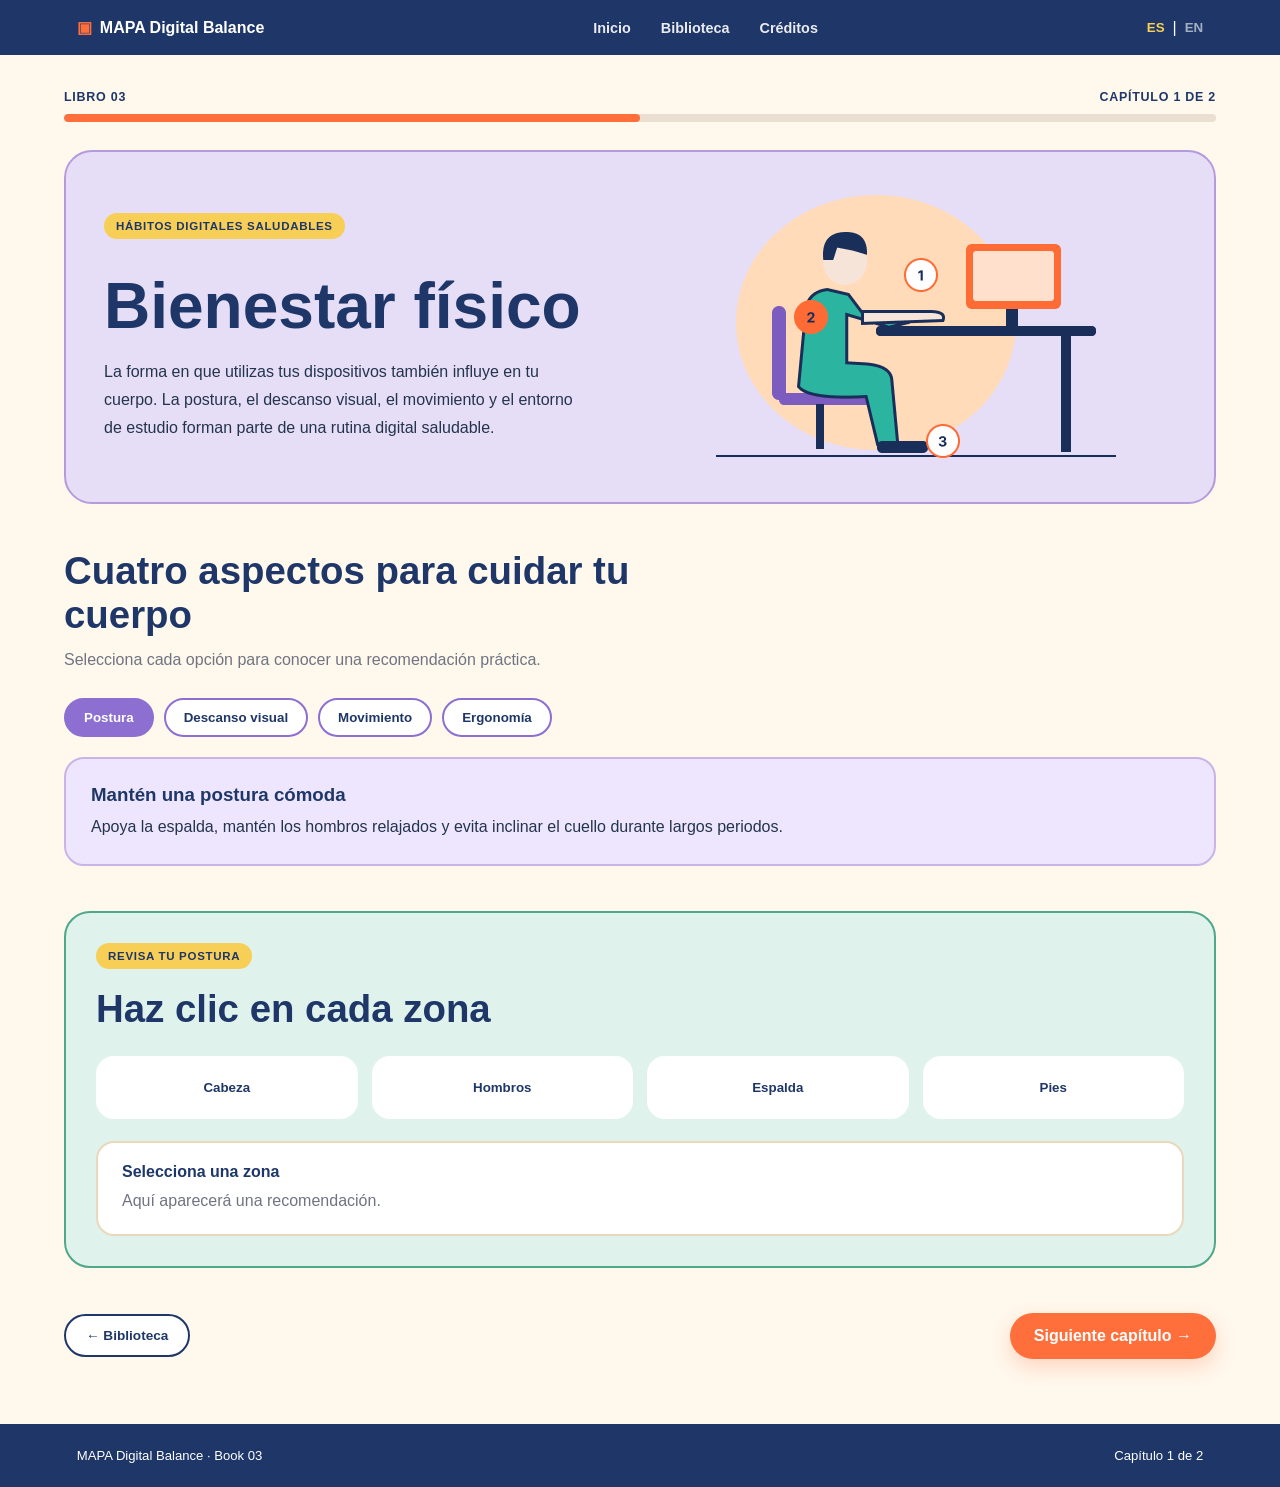
==== modules/module3-1.html @ f5ee159b "Add files via upload" ====
<!DOCTYPE html>
<html lang="es">

<head>
    <meta charset="UTF-8">
    <meta name="viewport" content="width=device-width, initial-scale=1.0">
    <title>Bienestar físico | MAPA</title>
    <link rel="stylesheet" href="../css/styles.css">
</head>

<body>

<header class="header">

    <a href="../index.html" class="brand">
        <span class="brand-icon">▣</span>
        <span>MAPA Digital Balance</span>
    </a>

    <nav class="nav">
        <a href="../index.html" data-es="Inicio" data-en="Home">Inicio</a>
        <a href="../library.html" data-es="Biblioteca" data-en="Library">Biblioteca</a>
        <a href="../credits.html" data-es="Créditos" data-en="Credits">Créditos</a>
    </nav>

    <div class="language">
        <button class="language-btn active" data-lang="es">ES</button>
        <span>|</span>
        <button class="language-btn" data-lang="en">EN</button>
    </div>

</header>


<main class="chapter-page">

    <section class="chapter-heading">

        <div class="chapter-heading-top">

            <span class="chapter-book"
                  data-es="LIBRO 03"
                  data-en="BOOK 03">
                LIBRO 03
            </span>

            <span class="chapter-number"
                  data-es="CAPÍTULO 1 DE 2"
                  data-en="CHAPTER 1 OF 2">
                CAPÍTULO 1 DE 2
            </span>

        </div>

        <div class="chapter-progress">
            <div class="chapter-progress-fill"></div>
        </div>

    </section>


    <section class="chapter-hero book3-hero">

        <div class="chapter-text">

            <span class="tag"
                  data-es="HÁBITOS DIGITALES SALUDABLES"
                  data-en="HEALTHY DIGITAL HABITS">
                HÁBITOS DIGITALES SALUDABLES
            </span>

            <h1
                data-es="Bienestar físico"
                data-en="Physical Wellbeing">
                Bienestar físico
            </h1>

            <p
                data-es="La forma en que utilizas tus dispositivos también influye en tu cuerpo. La postura, el descanso visual, el movimiento y el entorno de estudio forman parte de una rutina digital saludable."
                data-en="The way you use your devices also affects your body. Posture, eye rest, movement, and your study environment are part of a healthy digital routine.">
                La forma en que utilizas tus dispositivos también influye en tu cuerpo.
                La postura, el descanso visual, el movimiento y el entorno de estudio
                forman parte de una rutina digital saludable.
            </p>

        </div>

        <div class="chapter-illustration">

            <img
                src="../assets/images/Capitulo 3-1.png"
                alt="Bienestar físico y uso saludable de dispositivos"
                class="chapter-main-image">

        </div>

    </section>


    <section class="chapter-section">

        <div class="section-title">

            <h2
                data-es="Cuatro aspectos para cuidar tu cuerpo"
                data-en="Four ways to take care of your body">
                Cuatro aspectos para cuidar tu cuerpo
            </h2>

            <p
                data-es="Selecciona cada opción para conocer una recomendación práctica."
                data-en="Select each option to see a practical recommendation.">
                Selecciona cada opción para conocer una recomendación práctica.
            </p>

        </div>


        <div class="health-tabs">

            <button class="health-tab active"
                    data-target="posture"
                    data-es="Postura"
                    data-en="Posture">
                Postura
            </button>

            <button class="health-tab"
                    data-target="eyes"
                    data-es="Descanso visual"
                    data-en="Eye care">
                Descanso visual
            </button>

            <button class="health-tab"
                    data-target="movement"
                    data-es="Movimiento"
                    data-en="Movement">
                Movimiento
            </button>

            <button class="health-tab"
                    data-target="ergonomics"
                    data-es="Ergonomía"
                    data-en="Ergonomics">
                Ergonomía
            </button>

        </div>


        <div class="health-content active" id="posture">

            <h3
                data-es="Mantén una postura cómoda"
                data-en="Maintain a comfortable posture">
                Mantén una postura cómoda
            </h3>

            <p
                data-es="Apoya la espalda, mantén los hombros relajados y evita inclinar el cuello durante largos periodos."
                data-en="Support your back, keep your shoulders relaxed, and avoid bending your neck for long periods.">
                Apoya la espalda, mantén los hombros relajados y evita inclinar
                el cuello durante largos periodos.
            </p>

        </div>


        <div class="health-content" id="eyes">

            <h3
                data-es="Descansa la vista"
                data-en="Rest your eyes">
                Descansa la vista
            </h3>

            <p
                data-es="Mira periódicamente hacia un punto lejano y recuerda parpadear con frecuencia para reducir la fatiga visual."
                data-en="Look periodically at something far away and remember to blink often to reduce eye strain.">
                Mira periódicamente hacia un punto lejano y recuerda parpadear
                con frecuencia para reducir la fatiga visual.
            </p>

        </div>


        <div class="health-content" id="movement">

            <h3
                data-es="Incluye movimiento"
                data-en="Include movement">
                Incluye movimiento
            </h3>

            <p
                data-es="Levántate, estira el cuerpo o camina unos minutos entre periodos prolongados de estudio."
                data-en="Stand up, stretch, or walk for a few minutes between long study periods.">
                Levántate, estira el cuerpo o camina unos minutos entre periodos
                prolongados de estudio.
            </p>

        </div>


        <div class="health-content" id="ergonomics">

            <h3
                data-es="Ajusta tu espacio"
                data-en="Adjust your workspace">
                Ajusta tu espacio
            </h3>

            <p
                data-es="Ubica la pantalla a una altura cómoda y procura que los elementos que utilizas con frecuencia estén a tu alcance."
                data-en="Place your screen at a comfortable height and keep frequently used items within easy reach.">
                Ubica la pantalla a una altura cómoda y procura que los elementos
                que utilizas con frecuencia estén a tu alcance.
            </p>

        </div>

    </section>


    <section class="posture-check">

        <div class="section-title">

            <span class="tag"
                  data-es="REVISA TU POSTURA"
                  data-en="CHECK YOUR POSTURE">
                REVISA TU POSTURA
            </span>

            <h2
                data-es="Haz clic en cada zona"
                data-en="Click each body area">
                Haz clic en cada zona
            </h2>

        </div>


        <div class="body-check-grid">

            <button class="body-point"
                    data-message-es="Mantén la cabeza alineada y evita inclinarla demasiado hacia adelante."
                    data-message-en="Keep your head aligned and avoid leaning it too far forward.">
                Cabeza
            </button>

            <button class="body-point"
                    data-message-es="Mantén los hombros relajados y evita encogerlos mientras trabajas."
                    data-message-en="Keep your shoulders relaxed and avoid shrugging while working.">
                Hombros
            </button>

            <button class="body-point"
                    data-message-es="Apoya la espalda y evita permanecer encorvado durante largos periodos."
                    data-message-en="Support your back and avoid staying hunched over for long periods.">
                Espalda
            </button>

            <button class="body-point"
                    data-message-es="Procura mantener los pies apoyados de manera estable."
                    data-message-en="Try to keep your feet supported in a stable position.">
                Pies
            </button>

        </div>


        <div class="pillar-feedback" id="bodyFeedback">

            <strong
                data-es="Selecciona una zona"
                data-en="Select a body area">
                Selecciona una zona
            </strong>

            <p
                data-es="Aquí aparecerá una recomendación."
                data-en="A recommendation will appear here.">
                Aquí aparecerá una recomendación.
            </p>

        </div>

    </section>


    <section class="chapter-navigation">

        <a href="../library.html"
           class="secondary-button"
           data-es="← Biblioteca"
           data-en="← Library">
            ← Biblioteca
        </a>

        <a href="module3-2.html"
           class="primary-button"
           data-es="Siguiente capítulo →"
           data-en="Next chapter →">
            Siguiente capítulo →
        </a>

    </section>

</main>


<footer class="footer">
    <p>MAPA Digital Balance · Book 03</p>

    <p data-es="Capítulo 1 de 2"
       data-en="Chapter 1 of 2">
        Capítulo 1 de 2
    </p>
</footer>


<script src="../js/app.js"></script>

<script>

const healthTabs = document.querySelectorAll(".health-tab");
const healthContents = document.querySelectorAll(".health-content");

healthTabs.forEach(tab => {

    tab.addEventListener("click", () => {

        const target = tab.dataset.target;

        healthTabs.forEach(item =>
            item.classList.remove("active")
        );

        healthContents.forEach(item =>
            item.classList.remove("active")
        );

        tab.classList.add("active");

        document
            .getElementById(target)
            .classList.add("active");

    });

});


const bodyPoints = document.querySelectorAll(".body-point");
const bodyFeedback = document.getElementById("bodyFeedback");

bodyPoints.forEach(point => {

    point.addEventListener("click", () => {

        const language =
            localStorage.getItem("mapaLanguage") || "es";

        bodyPoints.forEach(item =>
            item.classList.remove("selected")
        );

        point.classList.add("selected");

        const message =
            language === "es"
                ? point.dataset.messageEs
                : point.dataset.messageEn;

        bodyFeedback.innerHTML =
            `<strong>${point.textContent.trim()}</strong><p>${message}</p>`;

    });

});

</script>

</body>
</html>
---- css/styles.css ----
:root {
    --navy: #1f3768;
    --cream: #fff8ed;
    --orange: #ff6f3c;
    --orange-soft: #ffd9c8;
    --yellow: #f7cf57;
    --yellow-soft: #fff3be;
    --purple: #8d6fd1;
    --purple-soft: #eee6ff;
    --green: #4fa88a;
    --green-soft: #dff3ec;
    --blue-soft: #dcecf8;
    --text: #24344d;
    --muted: #6f7480;
    --white: #ffffff;
    --border: #ead8bd;
}

* {
    margin: 0;
    padding: 0;
    box-sizing: border-box;
}

body {
    font-family: Arial, Helvetica, sans-serif;
    background: var(--cream);
    color: var(--text);
    min-height: 100vh;
}

/* HEADER */

.header {
    width: 100%;
    background: var(--navy);
    color: white;
    display: flex;
    align-items: center;
    justify-content: space-between;
    padding: 18px 6%;
    position: sticky;
    top: 0;
    z-index: 20;
}

.brand {
    text-decoration: none;
    color: white;
    display: flex;
    align-items: center;
    gap: 8px;
    font-weight: 800;
    font-size: 1rem;
}

.brand-icon {
    color: var(--orange);
}

.nav {
    display: flex;
    gap: 30px;
}

.nav a {
    text-decoration: none;
    color: white;
    font-size: 0.9rem;
    font-weight: 700;
    opacity: 0.9;
}

.nav a:hover,
.nav a.active {
    color: var(--yellow);
}

.language {
    display: flex;
    align-items: center;
    gap: 8px;
}

.language-btn {
    border: none;
    background: transparent;
    color: white;
    cursor: pointer;
    font-weight: 700;
    opacity: 0.6;
}

.language-btn.active {
    color: var(--yellow);
    opacity: 1;
}

/* HERO */

.hero {
    width: min(1180px, 90%);
    margin: 0 auto;
    padding: 55px 0 40px;
    display: grid;
    grid-template-columns: 0.9fr 1.1fr;
    gap: 50px;
    align-items: center;
}

.tag {
    display: inline-block;
    background: var(--yellow);
    color: var(--navy);
    padding: 7px 12px;
    border-radius: 999px;
    font-size: 0.72rem;
    font-weight: 800;
    letter-spacing: 0.06em;
    margin-bottom: 18px;
}

.hero h1 {
    font-size: clamp(3rem, 5vw, 5rem);
    line-height: 0.95;
    color: var(--navy);
    margin-bottom: 18px;
    font-weight: 900;
}

.hero h2 {
    font-size: clamp(1.25rem, 2vw, 1.8rem);
    color: var(--navy);
    margin-bottom: 18px;
}

.hero-text {
    color: var(--muted);
    line-height: 1.7;
    max-width: 560px;
    margin-bottom: 25px;
}

.primary-button {
    display: inline-block;
    text-decoration: none;
    background: var(--orange);
    color: white;
    padding: 14px 24px;
    border-radius: 999px;
    font-weight: 800;
    box-shadow: 0 8px 20px rgba(255, 111, 60, 0.25);
    transition: 0.2s ease;
}

.primary-button:hover {
    transform: translateY(-2px);
    background: #f25f2b;
}

.hero-small {
    margin-top: 12px;
    color: var(--muted);
    font-size: 0.88rem;
}

/* IMAGEN PRINCIPAL */

.hero-image {
    display: flex;
    flex-direction: column;
    align-items: center;
}

.illustration-placeholder {
    width: 100%;
    min-height: 390px;
    border-radius: 28px;
    background:
        radial-gradient(circle at 20% 20%, var(--yellow-soft), transparent 25%),
        radial-gradient(circle at 80% 30%, var(--orange-soft), transparent 28%),
        radial-gradient(circle at 40% 80%, var(--purple-soft), transparent 30%),
        var(--white);
    border: 2px solid var(--border);
    display: flex;
    align-items: center;
    justify-content: center;
    flex-direction: column;
    color: var(--navy);
    position: relative;
    overflow: hidden;
}

.illustration-placeholder::before,
.illustration-placeholder::after {
    content: "";
    position: absolute;
    width: 180px;
    height: 180px;
    border-radius: 50%;
    opacity: 0.45;
}

.illustration-placeholder::before {
    background: var(--orange);
    top: -70px;
    right: -50px;
}

.illustration-placeholder::after {
    background: var(--purple);
    bottom: -90px;
    left: -60px;
}

.illustration-placeholder span {
    font-size: 3rem;
    font-weight: 900;
    z-index: 2;
}

.illustration-placeholder p {
    margin-top: 8px;
    z-index: 2;
}

.image-caption {
    margin-top: 12px;
    color: var(--muted);
    font-size: 0.85rem;
}

/* CARDS */

.features {
    width: min(1180px, 90%);
    margin: 10px auto 40px;
    display: grid;
    grid-template-columns: repeat(3, 1fr);
    gap: 18px;
}

.feature {
    background: white;
    border-radius: 18px;
    padding: 24px;
    min-height: 150px;
    border: 2px solid var(--border);
    box-shadow: 0 8px 18px rgba(31, 55, 104, 0.05);
}

.feature-yellow {
    border-color: var(--yellow);
}

.feature-orange {
    border-color: var(--orange);
}

.feature-purple {
    border-color: var(--purple);
}

.feature-icon {
    font-size: 1.4rem;
    margin-bottom: 12px;
    color: var(--navy);
}

.feature h3 {
    color: var(--navy);
    margin-bottom: 8px;
    font-size: 1rem;
}

.feature p {
    color: var(--muted);
    line-height: 1.5;
    font-size: 0.9rem;
}

/* FOOTER */

.footer {
    width: 100%;
    background: var(--navy);
    color: white;
    padding: 24px 6%;
    display: flex;
    justify-content: space-between;
    gap: 20px;
    font-size: 0.82rem;
}

/* RESPONSIVE */

@media (max-width: 900px) {
    .header {
        flex-wrap: wrap;
        gap: 16px;
    }

    .nav {
        order: 3;
        width: 100%;
        justify-content: center;
    }

    .hero {
        grid-template-columns: 1fr;
    }

    .features {
        grid-template-columns: 1fr;
    }

    .footer {
        flex-direction: column;
    }
}

.hero-main-image {
    width: 100%;
    max-height: 430px;
    object-fit: cover;
    display: block;
    border-radius: 28px;
}

/* =========================================
   Pagina Pricnial
========================================= */

.library-page {
    width: min(1180px, 90%);
    margin: 0 auto;
    padding: 55px 0 70px;
}

.library-intro {
    max-width: 760px;
    margin-bottom: 40px;
}

.library-intro h1 {
    color: var(--navy);
    font-size: clamp(2.6rem, 5vw, 4.5rem);
    line-height: 1;
    margin: 16px 0 18px;
    font-weight: 900;
}

.library-intro p {
    color: var(--muted);
    font-size: 1rem;
    line-height: 1.7;
    max-width: 680px;
}


/* GRID DE LIBROS */

.books-grid {
    display: grid;
    grid-template-columns: repeat(2, 1fr);
    gap: 24px;
}


/* TARJETA GENERAL */

.book-card {
    position: relative;
    display: grid;
    grid-template-columns: 180px 1fr;
    gap: 22px;
    min-height: 300px;
    padding: 22px;
    border-radius: 26px;
    border: 2px solid;
    overflow: hidden;
    transition: transform 0.2s ease, box-shadow 0.2s ease;
}

.book-card:hover {
    transform: translateY(-4px);
    box-shadow: 0 14px 28px rgba(31, 55, 104, 0.12);
}


/* COLORES DE CADA LIBRO */

.book-one {
    background: var(--green-soft);
    border-color: var(--green);
}

.book-two {
    background: var(--orange-soft);
    border-color: var(--orange);
}

.book-three {
    background: var(--purple-soft);
    border-color: var(--purple);
}

.book-four {
    background: var(--blue-soft);
    border-color: #5b93c5;
}

.book-five {
    background: var(--yellow-soft);
    border-color: var(--yellow);
    grid-column: 1 / -1;
}


/* NÚMERO SUPERIOR */

.book-number {
    position: absolute;
    top: 18px;
    right: 20px;
    font-size: 0.85rem;
    font-weight: 900;
    color: var(--navy);
    opacity: 0.65;
}



.book-image-placeholder {
    min-height: 250px;
    border-radius: 20px;
    background: rgba(255, 255, 255, 0.65);
    border: 2px dashed rgba(31, 55, 104, 0.22);
    display: flex;
    align-items: center;
    justify-content: center;
}

.book-image-placeholder span {
    font-size: 3rem;
    font-weight: 900;
    color: var(--navy);
    opacity: 0.4;
}


.book-content {
    display: flex;
    flex-direction: column;
    justify-content: center;
}

.book-time {
    display: inline-block;
    align-self: flex-start;
    padding: 5px 10px;
    background: white;
    border-radius: 999px;
    color: var(--navy);
    font-size: 0.72rem;
    font-weight: 800;
    margin-bottom: 12px;
}

.book-content h2 {
    color: var(--navy);
    font-size: 1.55rem;
    line-height: 1.1;
    margin-bottom: 12px;
}

.book-content p {
    color: var(--text);
    line-height: 1.55;
    font-size: 0.92rem;
    margin-bottom: 14px;
}

.book-info {
    font-size: 0.8rem;
    color: var(--muted);
    font-weight: 700;
    margin-bottom: 18px;
}


.book-button {
    display: inline-block;
    align-self: flex-start;
    text-decoration: none;
    background: var(--navy);
    color: white;
    padding: 10px 18px;
    border-radius: 999px;
    font-size: 0.82rem;
    font-weight: 800;
    transition: 0.2s ease;
}

.book-button:hover {
    background: var(--orange);
    transform: translateX(3px);
}


.book-five {
    grid-template-columns: 240px 1fr;
}

.book-five .book-image-placeholder {
    min-height: 220px;
}


/* RESPONSIVE */

@media (max-width: 950px) {

    .books-grid {
        grid-template-columns: 1fr;
    }

    .book-five {
        grid-column: auto;
    }

    .book-card,
    .book-five {
        grid-template-columns: 150px 1fr;
    }
}


@media (max-width: 650px) {

    .library-page {
        padding-top: 35px;
    }

    .book-card,
    .book-five {
        grid-template-columns: 1fr;
    }

    .book-image-placeholder {
        min-height: 190px;
    }

    .book-content h2 {
        font-size: 1.35rem;
    }
}

.book-image-placeholder {
    overflow: hidden;
    padding: 0;
}

.book-image {
    width: 100%;
    height: 100%;
    min-height: 250px;
    object-fit: cover;
    display: block;
    border-radius: 18px;
}

.book-five .book-image {
    min-height: 220px;
}

/* =========================================
   Capitulos
========================================= */

.chapter-page {
    width: min(1180px, 90%);
    margin: 0 auto;
    padding: 35px 0 65px;
}


.chapter-heading {
    margin-bottom: 28px;
}

.chapter-heading-top {
    display: flex;
    justify-content: space-between;
    align-items: center;
    gap: 20px;
    margin-bottom: 10px;
}

.chapter-book,
.chapter-number {
    color: var(--navy);
    font-size: 0.78rem;
    font-weight: 900;
    letter-spacing: 0.06em;
}

.chapter-progress {
    width: 100%;
    height: 8px;
    background: #eadfd0;
    border-radius: 999px;
    overflow: hidden;
}

.chapter-progress-fill {
    width: 50%;
    height: 100%;
    background: var(--orange);
    border-radius: 999px;
}


.chapter-hero {
    display: grid;
    grid-template-columns: 1.15fr 0.85fr;
    gap: 35px;
    align-items: center;

    background: #ffe0ce;
    border: 2px solid #f4b58f;
    border-radius: 28px;

    padding: 38px;
    margin-bottom: 45px;
}

.chapter-text h1 {
    color: var(--navy);
    font-size: clamp(2.4rem, 5vw, 4rem);
    line-height: 1;
    margin: 17px 0 20px;
    font-weight: 900;
}

.chapter-text > p {
    color: var(--text);
    line-height: 1.75;
    font-size: 1rem;
    max-width: 650px;
}


.chapter-illustration {
    display: flex;
    justify-content: center;
}

.chapter-illustration-placeholder {
    width: 100%;
    min-height: 300px;
    background: rgba(255, 255, 255, 0.65);
    border: 2px dashed rgba(31, 55, 104, 0.25);
    border-radius: 24px;

    display: flex;
    align-items: center;
    justify-content: center;
    flex-direction: column;

    color: var(--navy);
}

.chapter-illustration-placeholder span {
    font-size: 4rem;
    font-weight: 900;
    opacity: 0.35;
}

.chapter-illustration-placeholder p {
    margin-top: 8px;
    font-size: 0.85rem;
    opacity: 0.65;
}



.chapter-section {
    margin-top: 25px;
}

.section-title {
    max-width: 700px;
    margin-bottom: 25px;
}

.section-title h2 {
    color: var(--navy);
    font-size: clamp(1.8rem, 3vw, 2.6rem);
    margin-bottom: 10px;
}

.section-title p {
    color: var(--muted);
    line-height: 1.6;
}



.pillar-grid {
    display: grid;
    grid-template-columns: repeat(4, 1fr);
    gap: 17px;
}

.pillar-card {
    appearance: none;
    border: 2px solid transparent;
    border-radius: 20px;

    padding: 22px;
    min-height: 210px;

    font-family: inherit;
    text-align: left;
    cursor: pointer;

    transition:
        transform 0.2s ease,
        box-shadow 0.2s ease,
        border-color 0.2s ease;
}

.pillar-card:hover {
    transform: translateY(-4px);
    box-shadow: 0 10px 22px rgba(31, 55, 104, 0.12);
}

.pillar-card.selected {
    border-color: var(--navy);
    box-shadow: 0 0 0 3px rgba(31, 55, 104, 0.1);
}



.pillar-green {
    background: #d9f0e9;
}

.pillar-orange {
    background: #ffd6c4;
}

.pillar-yellow {
    background: #fff0ae;
}

.pillar-purple {
    background: #e7ddf7;
}



.pillar-icon {
    width: 40px;
    height: 40px;

    background: white;
    border-radius: 50%;

    display: flex;
    align-items: center;
    justify-content: center;

    color: var(--navy);
    font-size: 0.8rem;
    font-weight: 900;

    margin-bottom: 18px;
}

.pillar-card h3 {
    color: var(--navy);
    font-size: 1.05rem;
    margin-bottom: 10px;
}

.pillar-card p {
    color: var(--text);
    line-height: 1.55;
    font-size: 0.88rem;
}



.pillar-feedback {
    margin-top: 22px;

    background: white;
    border: 2px solid var(--border);
    border-radius: 18px;

    padding: 20px 24px;
}

.pillar-feedback strong {
    display: block;
    color: var(--navy);
    font-size: 1rem;
    margin-bottom: 7px;
}

.pillar-feedback p {
    color: var(--muted);
    line-height: 1.6;
}



.chapter-navigation {
    margin-top: 45px;

    display: flex;
    align-items: center;
    justify-content: space-between;

    gap: 20px;
}

.secondary-button {
    display: inline-block;

    text-decoration: none;

    color: var(--navy);
    background: white;

    border: 2px solid var(--navy);
    border-radius: 999px;

    padding: 12px 20px;

    font-size: 0.85rem;
    font-weight: 800;

    transition: 0.2s ease;
}

.secondary-button:hover {
    background: var(--navy);
    color: white;
}



@media (max-width: 950px) {

    .chapter-hero {
        grid-template-columns: 1fr;
    }

    .pillar-grid {
        grid-template-columns: repeat(2, 1fr);
    }

}


@media (max-width: 600px) {

    .chapter-heading-top {
        align-items: flex-start;
        flex-direction: column;
        gap: 5px;
    }

    .chapter-hero {
        padding: 25px;
    }

    .pillar-grid {
        grid-template-columns: 1fr;
    }

    .chapter-navigation {
        flex-direction: column;
        align-items: stretch;
    }

    .chapter-navigation a {
        text-align: center;
    }

}

/* =========================================
   Libro 1
========================================= */

.progress-full {
    width: 100%;
}


/* HABITS */

.habit-grid {
    display: grid;
    grid-template-columns: repeat(5, 1fr);
    gap: 14px;
}

.habit-card {
    min-height: 150px;
    background: white;
    border: 2px solid var(--border);
    border-radius: 18px;
    padding: 20px 14px;

    font-family: inherit;
    cursor: pointer;

    display: flex;
    flex-direction: column;
    align-items: center;
    justify-content: center;

    gap: 12px;

    transition: 0.2s ease;
}

.habit-card > span {
    font-size: 2rem;
    color: var(--orange);
}

.habit-card strong {
    color: var(--navy);
    text-align: center;
}

.habit-card:hover {
    transform: translateY(-3px);
    border-color: var(--orange);
}

.habit-card.selected {
    background: var(--yellow-soft);
    border-color: var(--navy);
}


/* SELF CHECK */

.self-check {
    margin-top: 45px;
    background: #fff3df;
    border: 2px solid #f3d4a7;
    border-radius: 26px;
    padding: 30px;
}

.self-check-options {
    display: grid;
    grid-template-columns: repeat(3, 1fr);
    gap: 15px;
    margin-top: 20px;
}

.self-check-options button {
    background: white;
    border: 2px solid var(--border);
    border-radius: 18px;
    padding: 20px;

    cursor: pointer;
    font-family: inherit;

    font-size: 2rem;

    display: flex;
    flex-direction: column;
    gap: 8px;

    transition: 0.2s ease;
}

.self-check-options button span {
    font-size: 0.9rem;
    color: var(--navy);
    font-weight: 800;
}

.self-check-options button:hover {
    transform: translateY(-3px);
    border-color: var(--orange);
}

.self-check-options button.selected {
    border-color: var(--navy);
    background: var(--yellow-soft);
}

.self-check-feedback {
    margin-top: 18px;
    background: white;
    border-radius: 16px;
    padding: 18px 20px;
    color: var(--text);
    line-height: 1.6;
}


.chapter-tip {
    margin-top: 30px;
    background: var(--green-soft);
    border-left: 7px solid var(--green);
    border-radius: 16px;
    padding: 22px 25px;
}

.chapter-tip strong {
    color: var(--navy);
    display: block;
    margin-bottom: 7px;
}

.chapter-tip p {
    color: var(--text);
    line-height: 1.6;
}


@media (max-width: 900px) {

    .habit-grid {
        grid-template-columns: repeat(2, 1fr);
    }

}

@media (max-width: 600px) {

    .habit-grid,
    .self-check-options {
        grid-template-columns: 1fr;
    }

}

/* =========================================
   BOOK 2
========================================= */

.book2-hero {
    background: #ffd8c9;
    border-color: #f0a483;
}


/* SCREEN CATEGORIES */

.screen-category-grid {
    display: grid;
    grid-template-columns: repeat(3, 1fr);
    gap: 18px;
}

.screen-category {
    border: 2px solid transparent;
    border-radius: 20px;
    min-height: 190px;
    padding: 22px;

    text-align: left;
    font-family: inherit;
    cursor: pointer;

    transition: 0.2s ease;
}

.screen-category > span {
    display: inline-flex;
    align-items: center;
    justify-content: center;

    width: 40px;
    height: 40px;

    background: white;
    border-radius: 50%;

    color: var(--navy);
    font-weight: 900;

    margin-bottom: 16px;
}

.screen-category h3 {
    color: var(--navy);
    margin-bottom: 8px;
}

.screen-category p {
    color: var(--text);
    line-height: 1.5;
    font-size: 0.9rem;
}

.category-study {
    background: var(--green-soft);
}

.category-social {
    background: var(--purple-soft);
}

.category-entertainment {
    background: var(--yellow-soft);
}

.screen-category:hover {
    transform: translateY(-3px);
}

.screen-category.selected {
    border-color: var(--navy);
}


/* SLIDER */

.screen-slider-section {
    margin-top: 45px;

    background: white;
    border: 2px solid var(--border);
    border-radius: 26px;

    padding: 30px;
}

.slider-card {
    background: var(--orange-soft);
    border-radius: 20px;
    padding: 28px;
}

.slider-card input[type="range"] {
    width: 100%;
    accent-color: var(--orange);
    cursor: pointer;
}

.slider-value {
    display: flex;
    align-items: baseline;
    gap: 10px;

    margin-top: 18px;
    color: var(--navy);
}

.slider-value strong {
    font-size: 2.7rem;
}

.slider-card > p {
    margin-top: 15px;
    color: var(--text);
    line-height: 1.6;
}


/* STRATEGIES */

.strategy-grid {
    display: grid;
    grid-template-columns: repeat(5, 1fr);
    gap: 14px;
}

.strategy-card {
    min-height: 165px;
    padding: 20px 15px;

    background: white;

    border: 2px solid var(--border);
    border-radius: 18px;

    font-family: inherit;
    cursor: pointer;

    text-align: left;

    transition: 0.2s ease;
}

.strategy-card > span {
    display: inline-flex;

    background: var(--orange);
    color: white;

    border-radius: 999px;

    padding: 5px 9px;

    font-size: 0.72rem;
    font-weight: 900;

    margin-bottom: 18px;
}

.strategy-card h3 {
    color: var(--navy);
    line-height: 1.25;
}

.strategy-card:hover {
    transform: translateY(-3px);
    border-color: var(--orange);
}

.strategy-card.selected {
    background: var(--orange-soft);
    border-color: var(--navy);
}


/* CHECKLIST */

.balance-checklist {
    margin-top: 45px;

    padding: 30px;

    background: var(--yellow-soft);

    border: 2px solid var(--yellow);
    border-radius: 26px;
}

.check-item {
    display: flex;
    align-items: center;
    gap: 13px;

    margin-top: 12px;
    padding: 15px 18px;

    background: white;
    border-radius: 14px;

    cursor: pointer;
}

.check-item input {
    width: 19px;
    height: 19px;

    accent-color: var(--navy);
}

.check-item span {
    color: var(--text);
    line-height: 1.4;
}

.check-result {
    margin-top: 20px;

    color: var(--navy);

    display: flex;
    align-items: baseline;
    gap: 8px;
}

.check-result strong {
    font-size: 2rem;
}


/* RESPONSIVE */

@media (max-width: 950px) {

    .strategy-grid {
        grid-template-columns: repeat(2, 1fr);
    }

}

@media (max-width: 700px) {

    .screen-category-grid,
    .strategy-grid {
        grid-template-columns: 1fr;
    }

}

/* =========================================
   BOOK 3
========================================= */

.book3-hero {
    background: #e6ddf6;
    border-color: #b69bdc;
}


/* HEALTH TABS */

.health-tabs {
    display: flex;
    gap: 10px;
    flex-wrap: wrap;
    margin-bottom: 20px;
}

.health-tab {
    border: 2px solid var(--purple);
    background: white;
    color: var(--navy);

    padding: 10px 18px;
    border-radius: 999px;

    font-family: inherit;
    font-weight: 800;

    cursor: pointer;
}

.health-tab.active {
    background: var(--purple);
    color: white;
}

.health-content {
    display: none;

    background: var(--purple-soft);
    border: 2px solid #c8b4e7;
    border-radius: 20px;

    padding: 25px;
}

.health-content.active {
    display: block;
}

.health-content h3 {
    color: var(--navy);
    margin-bottom: 8px;
}

.health-content p {
    color: var(--text);
    line-height: 1.6;
}


/* POSTURE */

.posture-check {
    margin-top: 45px;

    background: var(--green-soft);
    border: 2px solid var(--green);

    border-radius: 26px;
    padding: 30px;
}

.body-check-grid {
    display: grid;
    grid-template-columns: repeat(4, 1fr);
    gap: 14px;
}

.body-point {
    border: 2px solid transparent;
    background: white;

    padding: 22px 15px;

    border-radius: 18px;

    color: var(--navy);
    font-family: inherit;
    font-weight: 800;

    cursor: pointer;

    transition: 0.2s ease;
}

.body-point:hover {
    transform: translateY(-3px);
    border-color: var(--green);
}

.body-point.selected {
    background: var(--yellow-soft);
    border-color: var(--navy);
}


/* EMOTIONAL */

.emotion-grid {
    display: grid;
    grid-template-columns: repeat(2, 1fr);
    gap: 17px;
}

.emotion-card {
    min-height: 170px;

    background: white;

    border: 2px solid var(--border);
    border-radius: 20px;

    padding: 22px;

    text-align: left;
    font-family: inherit;

    cursor: pointer;

    transition: 0.2s ease;
}

.emotion-card > span {
    display: inline-flex;

    background: var(--purple);
    color: white;

    padding: 5px 9px;
    border-radius: 999px;

    font-size: 0.72rem;
    font-weight: 900;

    margin-bottom: 15px;
}

.emotion-card h3 {
    color: var(--navy);
    line-height: 1.4;
}

.emotion-card:hover {
    transform: translateY(-3px);
    border-color: var(--purple);
}

.emotion-card.selected {
    background: var(--purple-soft);
    border-color: var(--navy);
}


/* EMOTIONAL CHECK */

.emotional-check {
    margin-top: 45px;

    padding: 30px;

    background: #fff2bd;
    border: 2px solid var(--yellow);

    border-radius: 26px;
}

.reflection-buttons {
    display: grid;
    grid-template-columns: repeat(3, 1fr);
    gap: 14px;
}

.reflection-buttons button {
    min-height: 110px;

    border: 2px solid var(--border);
    background: white;

    border-radius: 18px;

    padding: 18px;

    color: var(--navy);

    font-family: inherit;
    font-weight: 800;

    cursor: pointer;

    transition: 0.2s ease;
}

.reflection-buttons button:hover {
    transform: translateY(-3px);
    border-color: var(--orange);
}

.reflection-buttons button.selected {
    background: var(--orange-soft);
    border-color: var(--navy);
}

.reflection-result {
    margin-top: 18px;

    padding: 18px 20px;

    background: white;
    border-radius: 16px;

    color: var(--text);
    line-height: 1.6;
}


/* RESPONSIVE */

@media (max-width: 800px) {

    .body-check-grid,
    .reflection-buttons {
        grid-template-columns: repeat(2, 1fr);
    }

}

@media (max-width: 600px) {

    .emotion-grid,
    .body-check-grid,
    .reflection-buttons {
        grid-template-columns: 1fr;
    }

}

/* =========================================
   BOOK 4
========================================= */

.book4-hero {
    background: #dcecf8;
    border-color: #8eb9da;
}


/* DISTRACTIONS */

.distraction-grid {
    display: grid;
    grid-template-columns: repeat(2, 1fr);
    gap: 18px;
}

.distraction-card {
    background: white;
    border: 2px solid #b7d3e8;
    border-radius: 20px;
    padding: 22px;
}

.distraction-card h3 {
    color: var(--navy);
    line-height: 1.4;
    margin-bottom: 20px;
}

.classification-buttons {
    display: flex;
    gap: 10px;
}

.classification-buttons button {
    width: 45px;
    height: 45px;

    border-radius: 50%;
    border: 2px solid var(--border);

    background: white;
    color: var(--navy);

    font-size: 1.1rem;
    font-weight: 900;

    cursor: pointer;
    transition: 0.2s ease;
}

.classification-buttons button:hover {
    transform: scale(1.08);
    border-color: var(--navy);
}

.classification-buttons button.selected {
    background: var(--navy);
    color: white;
}


/* FOCUS TOOLS */

.focus-tools {
    display: grid;
    grid-template-columns: 1fr 1fr;
    gap: 22px;
    margin-top: 20px;
}

.pomodoro-card,
.planner-card {
    background: white;
    border: 2px solid #a6c8e2;
    border-radius: 26px;
    padding: 30px;
}

.pomodoro-card h2,
.planner-card h2 {
    color: var(--navy);
    margin: 15px 0 10px;
}

.pomodoro-card > p {
    color: var(--muted);
    line-height: 1.6;
}


/* TIMER */

.timer-display {
    margin: 25px 0;

    background: var(--navy);
    color: white;

    border-radius: 20px;

    padding: 25px;

    text-align: center;

    font-size: 3rem;
    font-weight: 900;
    letter-spacing: 0.08em;
}

.timer-buttons {
    display: flex;
    gap: 10px;
    margin-bottom: 14px;
}

.timer-buttons button,
.planner-button {
    border: none;
    border-radius: 999px;

    padding: 11px 18px;

    background: var(--orange);
    color: white;

    font-family: inherit;
    font-weight: 800;

    cursor: pointer;
}

.timer-buttons button:hover,
.planner-button:hover {
    background: var(--navy);
}

.pomodoro-card small {
    color: var(--muted);
}


/* PLANNER */

.planner-card label {
    display: block;
    margin-top: 18px;
}

.planner-card label span {
    display: block;

    color: var(--navy);
    font-size: 0.85rem;
    font-weight: 800;

    margin-bottom: 7px;
}

.planner-card input,
.planner-card select {
    width: 100%;

    border: 2px solid var(--border);
    border-radius: 12px;

    padding: 12px;

    font-family: inherit;
    color: var(--text);

    background: white;
}

.planner-button {
    margin-top: 18px;
}

.planner-result {
    margin-top: 18px;

    padding: 18px;

    background: var(--blue-soft);
    border-radius: 16px;

    color: var(--text);
    line-height: 1.5;
}

.planner-result strong {
    display: block;
    color: var(--navy);
    margin-bottom: 5px;
}


/* RESPONSIVE */

@media (max-width: 800px) {

    .focus-tools {
        grid-template-columns: 1fr;
    }

}

@media (max-width: 650px) {

    .distraction-grid {
        grid-template-columns: 1fr;
    }

}

/* =========================================
   BOOK 5
========================================= */

.book5-hero {
    background: #fff0ae;
    border-color: #e9c449;
}


/* BOUNDARIES */

.boundary-section {
    margin-top: 20px;
}

.boundary-grid {
    display: grid;
    grid-template-columns: repeat(2, 1fr);
    gap: 16px;
}

.boundary-card {
    position: relative;

    min-height: 170px;

    background: white;
    border: 2px solid var(--border);
    border-radius: 20px;

    padding: 22px;

    cursor: pointer;

    transition: 0.2s ease;
}

.boundary-card input {
    position: absolute;
    top: 18px;
    right: 18px;

    width: 19px;
    height: 19px;

    accent-color: var(--navy);
}

.boundary-icon {
    display: inline-flex;

    background: var(--yellow);
    color: var(--navy);

    padding: 5px 9px;
    border-radius: 999px;

    font-size: 0.72rem;
    font-weight: 900;

    margin-bottom: 16px;
}

.boundary-card strong {
    display: block;

    color: var(--navy);
    margin-bottom: 9px;
}

.boundary-card p {
    color: var(--muted);
    line-height: 1.5;
    font-size: 0.9rem;
}

.boundary-card:has(input:checked) {
    background: var(--yellow-soft);
    border-color: var(--navy);
}

.boundary-result {
    margin-top: 20px;

    display: flex;
    align-items: baseline;
    gap: 8px;

    color: var(--navy);
}

.boundary-result strong {
    font-size: 2rem;
}


/* PERSONAL PLAN */

.personal-plan {
    background: white;

    border: 2px solid var(--yellow);
    border-radius: 26px;

    padding: 30px;
}

.plan-step {
    display: grid;
    grid-template-columns: 55px 1fr;
    gap: 17px;

    align-items: center;

    padding: 20px 0;

    border-bottom: 1px solid var(--border);
}

.plan-number {
    width: 45px;
    height: 45px;

    display: flex;
    align-items: center;
    justify-content: center;

    background: var(--orange);
    color: white;

    border-radius: 50%;

    font-weight: 900;
}

.plan-step h3 {
    color: var(--navy);
    margin-bottom: 10px;
}

.plan-step select {
    width: 100%;

    padding: 12px;

    border: 2px solid var(--border);
    border-radius: 12px;

    background: white;

    color: var(--text);
    font-family: inherit;
}

.generate-plan-button {
    margin-top: 25px;

    border: none;
    border-radius: 999px;

    padding: 13px 22px;

    background: var(--orange);
    color: white;

    font-family: inherit;
    font-weight: 800;

    cursor: pointer;
}

.generate-plan-button:hover {
    background: var(--navy);
}


/* GENERATED PLAN */

.generated-plan {
    margin-top: 22px;

    background: var(--yellow-soft);

    border: 2px solid var(--yellow);
    border-radius: 20px;

    padding: 24px;

    color: var(--text);
    line-height: 1.6;
}

.generated-plan > span {
    display: inline-block;

    background: var(--navy);
    color: white;

    padding: 5px 10px;
    border-radius: 999px;

    font-size: 0.72rem;
    font-weight: 900;

    margin-bottom: 12px;
}

.generated-plan h3 {
    color: var(--navy);
    margin-bottom: 12px;
}

.plan-note {
    margin-top: 12px;
    font-style: italic;
}


/* CLOSING */

.closing-card {
    margin-top: 35px;

    background: var(--navy);
    color: white;

    border-radius: 26px;

    padding: 30px;

    display: grid;
    grid-template-columns: 60px 1fr;
    gap: 20px;

    align-items: center;
}

.closing-card > span {
    width: 55px;
    height: 55px;

    display: flex;
    align-items: center;
    justify-content: center;

    background: var(--yellow);
    color: var(--navy);

    border-radius: 50%;

    font-size: 1.5rem;
    font-weight: 900;
}

.closing-card h2 {
    color: white;
    margin-bottom: 7px;
}

.closing-card p {
    color: rgba(255,255,255,0.8);
    line-height: 1.6;
}


/* RESPONSIVE */

@media (max-width: 700px) {

    .boundary-grid {
        grid-template-columns: 1fr;
    }

    .closing-card {
        grid-template-columns: 1fr;
    }

}

/* =========================================
   SIMPLE CREDITS
========================================= */

.simple-credits-page {
    width: min(900px, 90%);
    margin: 0 auto;

    min-height: 70vh;

    display: flex;
    align-items: center;
    justify-content: center;

    padding: 60px 0;
}

.simple-credits-card {
    width: 100%;

    background: var(--yellow-soft);

    border: 2px solid var(--yellow);
    border-radius: 28px;

    padding: 55px 40px;

    text-align: center;
}

.simple-credits-card h1 {
    color: var(--navy);

    font-size: clamp(2.2rem, 5vw, 4rem);

    margin: 18px 0;
}

.simple-credits-card p {
    max-width: 650px;

    margin: 0 auto 28px;

    color: var(--text);

    line-height: 1.7;
    font-size: 1rem;
}
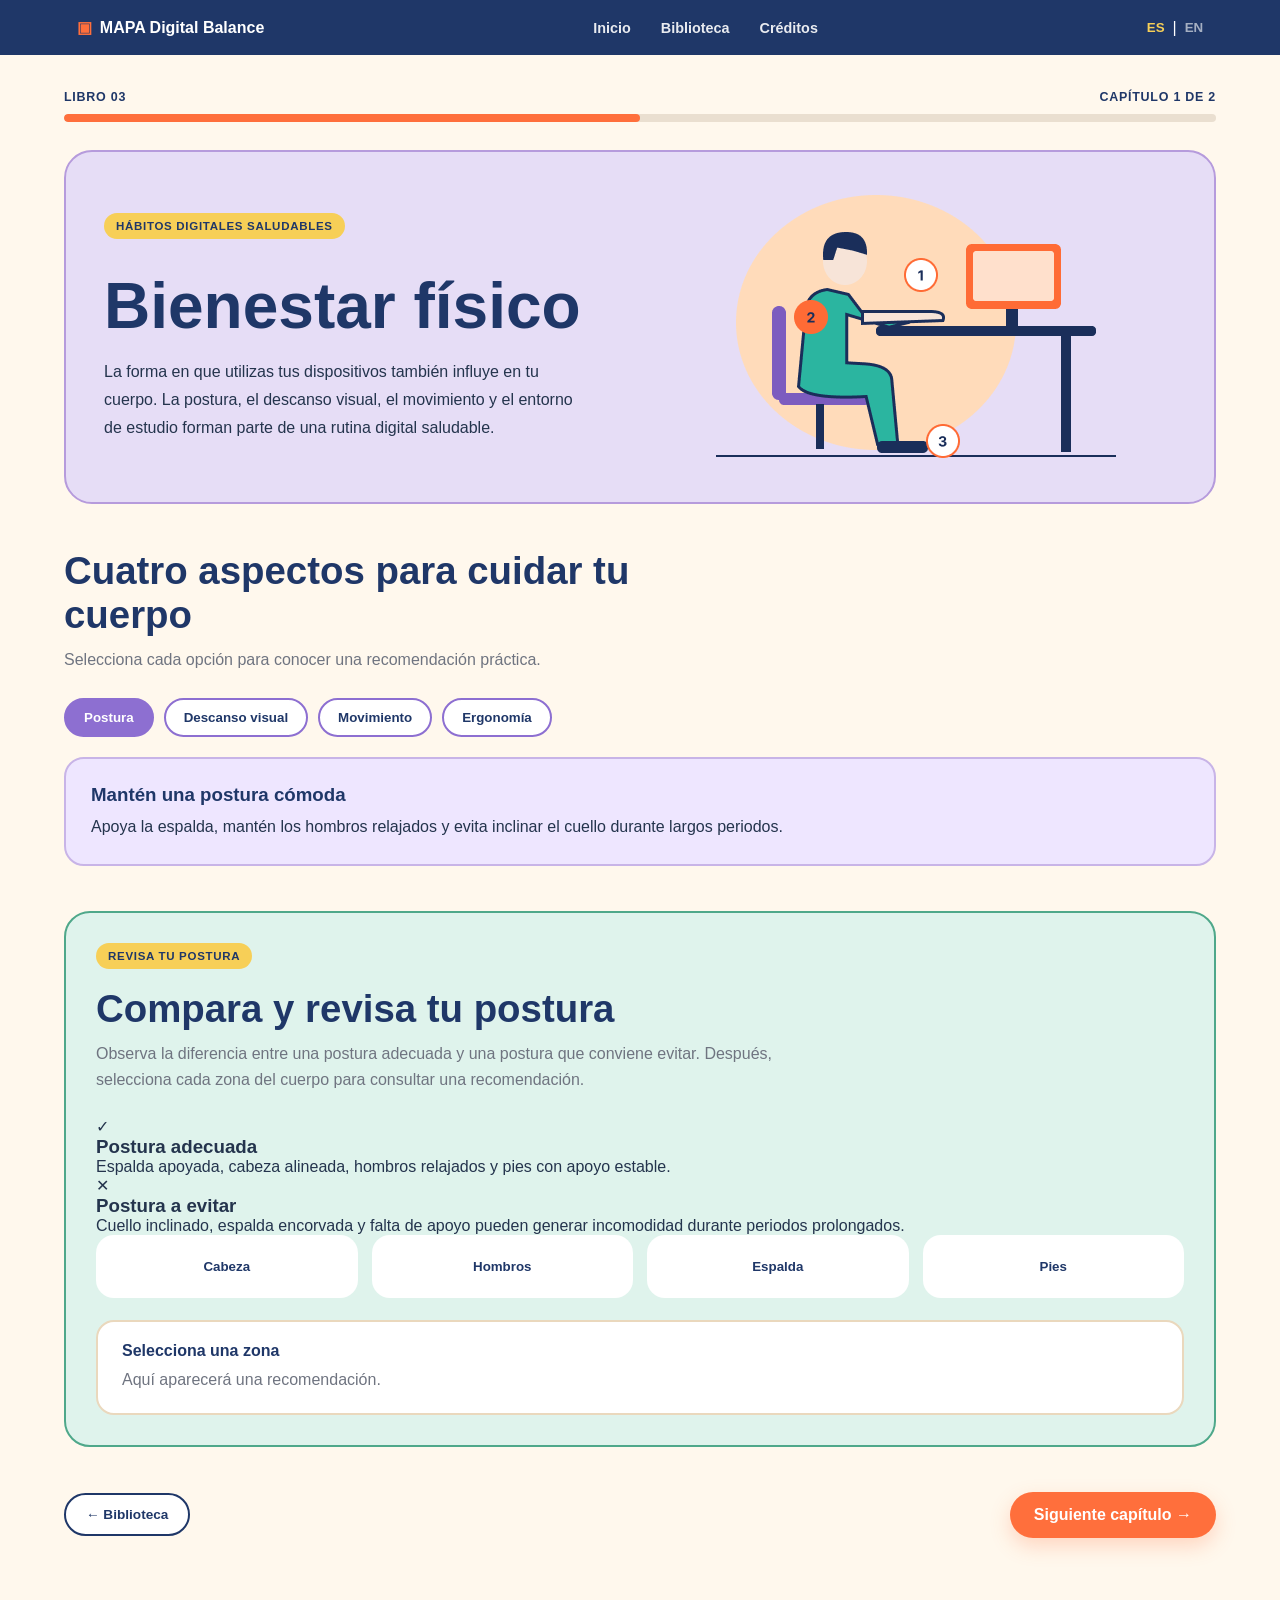
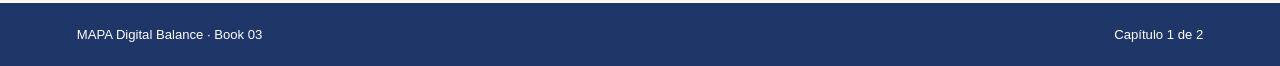
==== commit 58de5bf2: "Add files via upload" ====
--- a/modules/module3-1.html
+++ b/modules/module3-1.html
@@ -234,38 +234,117 @@
             </span>
 
             <h2
-                data-es="Haz clic en cada zona"
-                data-en="Click each body area">
-                Haz clic en cada zona
+                data-es="Compara y revisa tu postura"
+                data-en="Compare and check your posture">
+                Compara y revisa tu postura
             </h2>
 
-        </div>
-
+            <p
+                data-es="Observa la diferencia entre una postura adecuada y una postura que conviene evitar. Después, selecciona cada zona del cuerpo para consultar una recomendación."
+                data-en="Notice the difference between a good posture and a posture to avoid. Then select each body area to see a recommendation.">
+                Observa la diferencia entre una postura adecuada y una postura que
+                conviene evitar. Después, selecciona cada zona del cuerpo para
+                consultar una recomendación.
+            </p>
+
+        </div>
+
+        <div class="posture-comparison">
+
+            <div class="posture-example correct-posture">
+
+                <div class="posture-status">✓</div>
+
+                <div class="posture-visual correct-visual">
+                    <div class="posture-head"></div>
+                    <div class="posture-body"></div>
+                    <div class="posture-arm"></div>
+                    <div class="posture-leg"></div>
+                </div>
+
+                <div class="posture-text">
+
+                    <h3
+                        data-es="Postura adecuada"
+                        data-en="Good posture">
+                        Postura adecuada
+                    </h3>
+
+                    <p
+                        data-es="Espalda apoyada, cabeza alineada, hombros relajados y pies con apoyo estable."
+                        data-en="Back supported, head aligned, shoulders relaxed, and feet firmly supported.">
+                        Espalda apoyada, cabeza alineada, hombros relajados y pies con apoyo estable.
+                    </p>
+
+                </div>
+
+            </div>
+
+
+            <div class="posture-example incorrect-posture">
+
+                <div class="posture-status">✕</div>
+
+                <div class="posture-visual incorrect-visual">
+                    <div class="posture-head"></div>
+                    <div class="posture-body"></div>
+                    <div class="posture-arm"></div>
+                    <div class="posture-leg"></div>
+                </div>
+
+                <div class="posture-text">
+
+                    <h3
+                        data-es="Postura a evitar"
+                        data-en="Posture to avoid">
+                        Postura a evitar
+                    </h3>
+
+                    <p
+                        data-es="Cuello inclinado, espalda encorvada y falta de apoyo pueden generar incomodidad durante periodos prolongados."
+                        data-en="A bent neck, hunched back, and lack of support may cause discomfort during prolonged periods.">
+                        Cuello inclinado, espalda encorvada y falta de apoyo pueden
+                        generar incomodidad durante periodos prolongados.
+                    </p>
+
+                </div>
+
+            </div>
+
+        </div>
 
         <div class="body-check-grid">
 
             <button class="body-point"
+                    data-title-es="Cabeza"
+                    data-title-en="Head"
                     data-message-es="Mantén la cabeza alineada y evita inclinarla demasiado hacia adelante."
                     data-message-en="Keep your head aligned and avoid leaning it too far forward.">
-                Cabeza
+                <span data-es="Cabeza" data-en="Head">Cabeza</span>
             </button>
 
             <button class="body-point"
+                    data-title-es="Hombros"
+                    data-title-en="Shoulders"
                     data-message-es="Mantén los hombros relajados y evita encogerlos mientras trabajas."
                     data-message-en="Keep your shoulders relaxed and avoid shrugging while working.">
-                Hombros
+                <span data-es="Hombros" data-en="Shoulders">Hombros</span>
             </button>
 
             <button class="body-point"
+                    data-title-es="Espalda"
+                    data-title-en="Back"
                     data-message-es="Apoya la espalda y evita permanecer encorvado durante largos periodos."
                     data-message-en="Support your back and avoid staying hunched over for long periods.">
-                Espalda
+                <span data-es="Espalda" data-en="Back">Espalda</span>
             </button>
 
             <button class="body-point"
+                    data-title-es="Pies"
+                    data-title-en="Feet"
                     data-message-es="Procura mantener los pies apoyados de manera estable."
                     data-message-en="Try to keep your feet supported in a stable position.">
-                Pies
+                <span data-es="Pies" data-en="Feet">Pies</span>
             </button>
 
         </div>
@@ -312,27 +391,37 @@
 
 
 <footer class="footer">
+
     <p>MAPA Digital Balance · Book 03</p>
 
-    <p data-es="Capítulo 1 de 2"
-       data-en="Chapter 1 of 2">
+    <p
+        data-es="Capítulo 1 de 2"
+        data-en="Chapter 1 of 2">
         Capítulo 1 de 2
     </p>
+
 </footer>
 
 
 <script src="../js/app.js"></script>
 
+
 <script>
 
-const healthTabs = document.querySelectorAll(".health-tab");
-const healthContents = document.querySelectorAll(".health-content");
+
+const healthTabs =
+    document.querySelectorAll(".health-tab");
+
+const healthContents =
+    document.querySelectorAll(".health-content");
+
 
 healthTabs.forEach(tab => {
 
     tab.addEventListener("click", () => {
 
-        const target = tab.dataset.target;
+        const target =
+            tab.dataset.target;
 
         healthTabs.forEach(item =>
             item.classList.remove("active")
@@ -353,8 +442,12 @@
 });
 
 
-const bodyPoints = document.querySelectorAll(".body-point");
-const bodyFeedback = document.getElementById("bodyFeedback");
+const bodyPoints =
+    document.querySelectorAll(".body-point");
+
+const bodyFeedback =
+    document.getElementById("bodyFeedback");
+
 
 bodyPoints.forEach(point => {
 
@@ -368,14 +461,21 @@
         );
 
         point.classList.add("selected");
+
+        const title =
+            language === "es"
+                ? point.dataset.titleEs
+                : point.dataset.titleEn;
 
         const message =
             language === "es"
                 ? point.dataset.messageEs
                 : point.dataset.messageEn;
 
-        bodyFeedback.innerHTML =
-            `<strong>${point.textContent.trim()}</strong><p>${message}</p>`;
+        bodyFeedback.innerHTML = `
+            <strong>${title}</strong>
+            <p>${message}</p>
+        `;
 
     });
 
--- a/css/styles.css
+++ b/css/styles.css
@@ -230,7 +230,6 @@
     font-size: 0.85rem;
 }
 
-/* CARDS */
 
 .features {
     width: min(1180px, 90%);
@@ -279,7 +278,6 @@
     font-size: 0.9rem;
 }
 
-/* FOOTER */
 
 .footer {
     width: 100%;
@@ -292,7 +290,6 @@
     font-size: 0.82rem;
 }
 
-/* RESPONSIVE */
 
 @media (max-width: 900px) {
     .header {
@@ -328,7 +325,7 @@
 }
 
 /* =========================================
-   Pagina Pricnial
+   Pagina Principal
 ========================================= */
 
 .library-page {
@@ -357,17 +354,11 @@
     max-width: 680px;
 }
 
-
-/* GRID DE LIBROS */
-
 .books-grid {
     display: grid;
     grid-template-columns: repeat(2, 1fr);
     gap: 24px;
 }
-
-
-/* TARJETA GENERAL */
 
 .book-card {
     position: relative;
@@ -388,8 +379,6 @@
 }
 
 
-/* COLORES DE CADA LIBRO */
-
 .book-one {
     background: var(--green-soft);
     border-color: var(--green);
@@ -416,8 +405,6 @@
     grid-column: 1 / -1;
 }
 
-
-/* NÚMERO SUPERIOR */
 
 .book-number {
     position: absolute;
@@ -428,8 +415,6 @@
     color: var(--navy);
     opacity: 0.65;
 }
-
-
 
 .book-image-placeholder {
     min-height: 250px;
@@ -517,8 +502,6 @@
 }
 
 
-/* RESPONSIVE */
-
 @media (max-width: 950px) {
 
     .books-grid {
@@ -1050,7 +1033,7 @@
 }
 
 /* =========================================
-   BOOK 2
+  Libro 2
 ========================================= */
 
 .book2-hero {
@@ -1058,8 +1041,6 @@
     border-color: #f0a483;
 }
 
-
-/* SCREEN CATEGORIES */
 
 .screen-category-grid {
     display: grid;
@@ -1129,8 +1110,6 @@
 }
 
 
-/* SLIDER */
-
 .screen-slider-section {
     margin-top: 45px;
 
@@ -1173,8 +1152,6 @@
 }
 
 
-/* STRATEGIES */
-
 .strategy-grid {
     display: grid;
     grid-template-columns: repeat(5, 1fr);
@@ -1230,8 +1207,6 @@
 }
 
 
-/* CHECKLIST */
-
 .balance-checklist {
     margin-top: 45px;
 
@@ -1284,8 +1259,6 @@
 }
 
 
-/* RESPONSIVE */
-
 @media (max-width: 950px) {
 
     .strategy-grid {
@@ -1304,7 +1277,7 @@
 }
 
 /* =========================================
-   BOOK 3
+   Libro 3
 ========================================= */
 
 .book3-hero {
@@ -1313,8 +1286,6 @@
 }
 
 
-/* HEALTH TABS */
-
 .health-tabs {
     display: flex;
     gap: 10px;
@@ -1365,8 +1336,6 @@
     line-height: 1.6;
 }
 
-
-/* POSTURE */
 
 .posture-check {
     margin-top: 45px;
@@ -1412,8 +1381,6 @@
 }
 
 
-/* EMOTIONAL */
-
 .emotion-grid {
     display: grid;
     grid-template-columns: repeat(2, 1fr);
@@ -1469,8 +1436,6 @@
 }
 
 
-/* EMOTIONAL CHECK */
-
 .emotional-check {
     margin-top: 45px;
 
@@ -1530,9 +1495,6 @@
     line-height: 1.6;
 }
 
-
-/* RESPONSIVE */
-
 @media (max-width: 800px) {
 
     .body-check-grid,
@@ -1553,7 +1515,7 @@
 }
 
 /* =========================================
-   BOOK 4
+   Libro 4
 ========================================= */
 
 .book4-hero {
@@ -1561,8 +1523,6 @@
     border-color: #8eb9da;
 }
 
-
-/* DISTRACTIONS */
 
 .distraction-grid {
     display: grid;
@@ -1615,8 +1575,6 @@
     color: white;
 }
 
-
-/* FOCUS TOOLS */
 
 .focus-tools {
     display: grid;
@@ -1645,8 +1603,6 @@
 }
 
 
-/* TIMER */
-
 .timer-display {
     margin: 25px 0;
 
@@ -1695,9 +1651,6 @@
     color: var(--muted);
 }
 
-
-/* PLANNER */
-
 .planner-card label {
     display: block;
     margin-top: 18px;
@@ -1751,8 +1704,6 @@
 }
 
 
-/* RESPONSIVE */
-
 @media (max-width: 800px) {
 
     .focus-tools {
@@ -1770,16 +1721,13 @@
 }
 
 /* =========================================
-   BOOK 5
+   Libro 5
 ========================================= */
 
 .book5-hero {
     background: #fff0ae;
     border-color: #e9c449;
 }
-
-
-/* BOUNDARIES */
 
 .boundary-section {
     margin-top: 20px;
@@ -1866,8 +1814,6 @@
 }
 
 
-/* PERSONAL PLAN */
-
 .personal-plan {
     background: white;
 
@@ -1946,8 +1892,6 @@
 }
 
 
-/* GENERATED PLAN */
-
 .generated-plan {
     margin-top: 22px;
 
@@ -1987,9 +1931,6 @@
     font-style: italic;
 }
 
-
-/* CLOSING */
-
 .closing-card {
     margin-top: 35px;
 
@@ -2035,8 +1976,6 @@
 }
 
 
-/* RESPONSIVE */
-
 @media (max-width: 700px) {
 
     .boundary-grid {
@@ -2050,7 +1989,7 @@
 }
 
 /* =========================================
-   SIMPLE CREDITS
+   Creditos
 ========================================= */
 
 .simple-credits-page {
